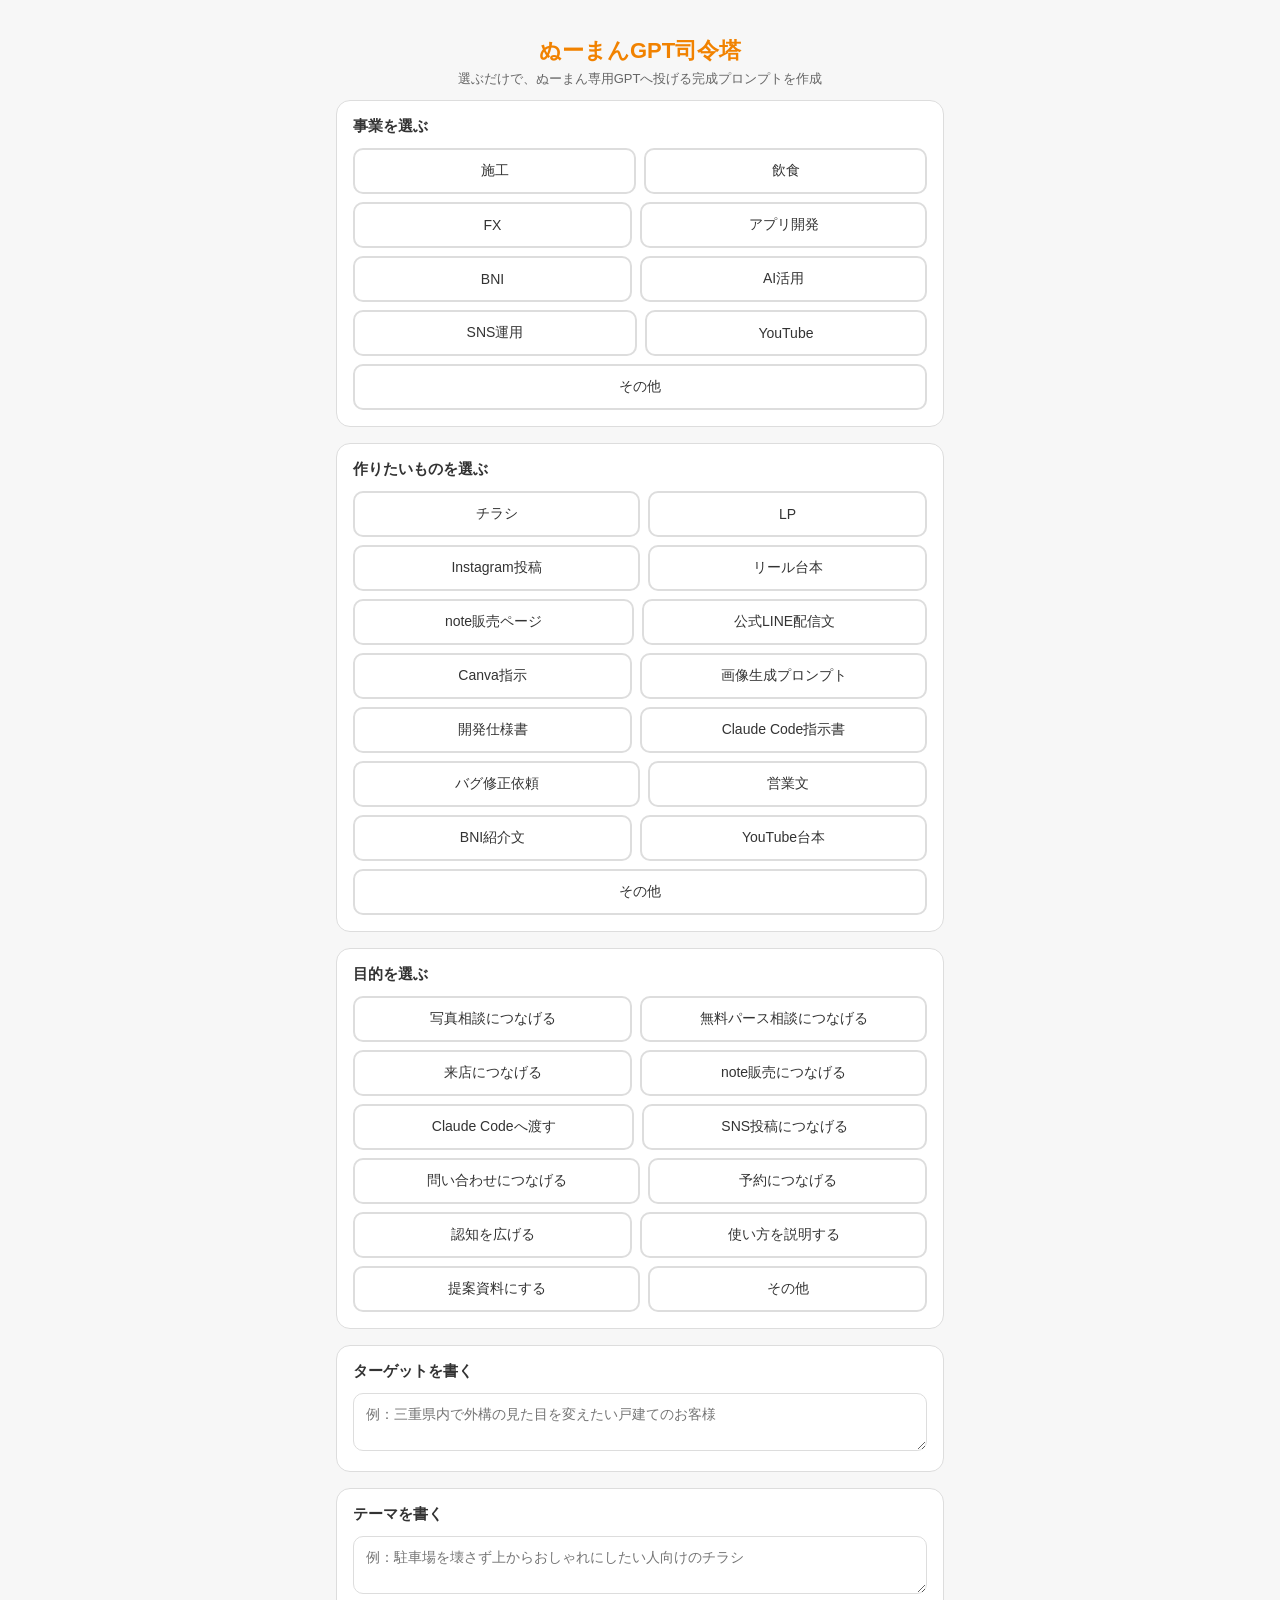
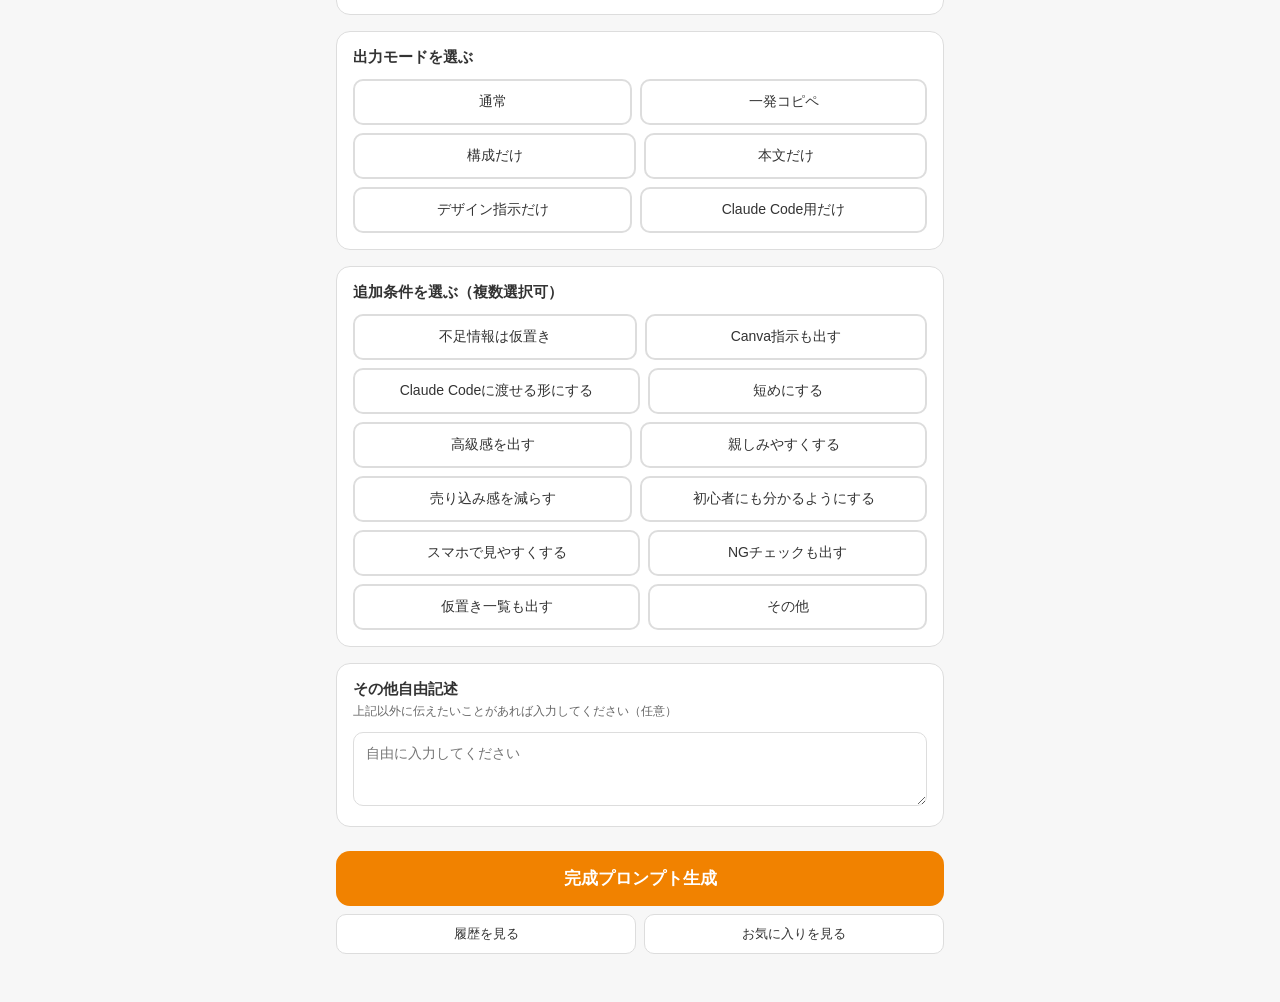
==== numan-gpt-shireitou/index.html @ f458beb1 "Add numan-gpt-shireitou single-HTML prompt generator app (Ver.1) Implements the input screen, genera" ====
<!DOCTYPE html>
<html lang="ja">
<head>
<meta charset="UTF-8">
<meta name="viewport" content="width=device-width, initial-scale=1.0, maximum-scale=1.0, user-scalable=no">
<title>ぬーまんGPT司令塔</title>
<style>
  :root{
    --accent:#f18200;
    --accent-light:#fdeee0;
    --bg:#f7f7f7;
    --card:#ffffff;
    --text:#333333;
    --sub:#666666;
    --border:#dddddd;
  }
  *{box-sizing:border-box;}
  body{
    margin:0;
    font-family:-apple-system,BlinkMacSystemFont,"Hiragino Sans","Yu Gothic",sans-serif;
    background:var(--bg);
    color:var(--text);
    padding-bottom:32px;
  }
  .app{
    max-width:640px;
    margin:0 auto;
    padding:16px;
  }
  header.appbar{
    text-align:center;
    padding:20px 16px 12px;
  }
  header.appbar h1{
    margin:0 0 4px;
    font-size:22px;
    color:var(--accent);
  }
  header.appbar p{
    margin:0;
    font-size:13px;
    color:var(--sub);
  }
  .card{
    background:var(--card);
    border:1px solid var(--border);
    border-radius:14px;
    padding:16px;
    margin-bottom:16px;
  }
  .card h2{
    font-size:15px;
    margin:0 0 12px;
    color:var(--text);
  }
  .hint{
    font-size:12px;
    color:var(--sub);
    margin:-8px 0 12px;
  }
  .options{
    display:flex;
    flex-wrap:wrap;
    gap:8px;
  }
  .opt-btn{
    flex:1 1 auto;
    min-width:calc(50% - 8px);
    padding:12px 10px;
    border:2px solid var(--border);
    border-radius:10px;
    background:#fff;
    color:var(--text);
    font-size:14px;
    text-align:center;
    cursor:pointer;
  }
  .opt-btn.selected{
    border-color:var(--accent);
    background:var(--accent-light);
    color:var(--text);
    font-weight:bold;
  }
  textarea, input[type=text]{
    width:100%;
    border:1px solid var(--border);
    border-radius:10px;
    padding:12px;
    font-size:14px;
    font-family:inherit;
    resize:vertical;
    color:var(--text);
    background:#fff;
  }
  textarea.other-input{
    margin-top:10px;
  }
  .btn-primary{
    width:100%;
    background:var(--accent);
    color:#fff;
    border:none;
    border-radius:14px;
    padding:16px;
    font-size:17px;
    font-weight:bold;
    cursor:pointer;
    margin-top:8px;
  }
  .btn-secondary{
    width:100%;
    background:#fff;
    color:var(--accent);
    border:2px solid var(--accent);
    border-radius:14px;
    padding:14px;
    font-size:15px;
    font-weight:bold;
    cursor:pointer;
    margin-top:10px;
  }
  .btn-row{
    display:flex;
    gap:8px;
    flex-wrap:wrap;
  }
  .btn-row .btn-secondary{
    flex:1 1 auto;
  }
  .nav-buttons{
    display:flex;
    gap:8px;
    margin-top:8px;
  }
  .nav-buttons button{
    flex:1;
    background:#fff;
    border:1px solid var(--border);
    border-radius:10px;
    padding:10px;
    font-size:13px;
    color:var(--text);
    cursor:pointer;
  }
  .prompt-box{
    white-space:pre-wrap;
    word-break:break-word;
    font-size:14px;
    line-height:1.6;
    background:#fafafa;
    border:1px solid var(--border);
    border-radius:10px;
    padding:14px;
    max-height:60vh;
    overflow-y:auto;
    font-family:"SFMono-Regular",Consolas,Menlo,monospace;
  }
  .msg{
    font-size:13px;
    padding:10px 12px;
    border-radius:10px;
    margin:10px 0;
  }
  .msg.info{ background:#eef6ff; color:#2b6cb0; }
  .msg.warn{ background:#fff4e5; color:#b06a00; }
  .msg.error{ background:#fdeaea; color:#c0392b; }
  .screen{ display:none; }
  .screen.active{ display:block; }
  .history-item{
    border:1px solid var(--border);
    border-radius:12px;
    padding:12px;
    margin-bottom:10px;
    background:#fff;
  }
  .history-item .meta{
    font-size:12px;
    color:var(--sub);
    margin-bottom:4px;
  }
  .history-item .title{
    font-size:14px;
    font-weight:bold;
    margin-bottom:8px;
  }
  .fav-star{
    float:right;
    font-size:18px;
    color:var(--accent);
    cursor:pointer;
    user-select:none;
  }
  .filter-row{
    display:flex;
    align-items:center;
    gap:8px;
    margin-bottom:12px;
    font-size:13px;
  }
  .empty-msg{
    text-align:center;
    color:var(--sub);
    font-size:14px;
    padding:24px 0;
  }
  .detail-field{
    margin-bottom:10px;
    font-size:13px;
  }
  .detail-field .label{
    color:var(--sub);
    margin-bottom:2px;
  }
  .detail-field .value{
    white-space:pre-wrap;
  }
</style>
</head>
<body>
<div class="app">

  <header class="appbar">
    <h1>ぬーまんGPT司令塔</h1>
    <p>選ぶだけで、ぬーまん専用GPTへ投げる完成プロンプトを作成</p>
  </header>

  <!-- ============ 入力画面 ============ -->
  <section id="screen-home" class="screen active">

    <div class="card">
      <h2>事業を選ぶ</h2>
      <div class="options" id="opt-business"></div>
      <textarea class="other-input" id="business-other" placeholder="例：セミナー、採用、業務改善、新サービス企画" style="display:none;"></textarea>
    </div>

    <div class="card">
      <h2>作りたいものを選ぶ</h2>
      <div class="options" id="opt-outputType"></div>
      <textarea class="other-input" id="outputType-other" placeholder="作りたいものを自由に入力" style="display:none;"></textarea>
    </div>

    <div class="card">
      <h2>目的を選ぶ</h2>
      <div class="options" id="opt-purpose"></div>
      <textarea class="other-input" id="purpose-other" placeholder="目的を自由に入力" style="display:none;"></textarea>
    </div>

    <div class="card">
      <h2>ターゲットを書く</h2>
      <textarea id="input-target" rows="2" placeholder="例：三重県内で外構の見た目を変えたい戸建てのお客様"></textarea>
    </div>

    <div class="card">
      <h2>テーマを書く</h2>
      <textarea id="input-theme" rows="2" placeholder="例：駐車場を壊さず上からおしゃれにしたい人向けのチラシ"></textarea>
    </div>

    <div class="card">
      <h2>出力モードを選ぶ</h2>
      <div class="options" id="opt-outputMode"></div>
    </div>

    <div class="card">
      <h2>追加条件を選ぶ（複数選択可）</h2>
      <div class="options" id="opt-extra"></div>
      <textarea class="other-input" id="extra-other" placeholder="追加条件を自由に入力" style="display:none;"></textarea>
    </div>

    <div class="card">
      <h2>その他自由記述</h2>
      <div class="hint">上記以外に伝えたいことがあれば入力してください（任意）</div>
      <textarea id="input-freeNote" rows="3" placeholder="自由に入力してください"></textarea>
    </div>

    <button class="btn-primary" id="btn-generate">完成プロンプト生成</button>
    <div class="nav-buttons">
      <button id="btn-goto-history">履歴を見る</button>
      <button id="btn-goto-favorites">お気に入りを見る</button>
    </div>
  </section>

  <!-- ============ 完成プロンプト確認画面 ============ -->
  <section id="screen-result" class="screen">
    <div class="card">
      <h2>完成プロンプト</h2>
      <div id="result-messages"></div>
      <div class="prompt-box" id="result-prompt"></div>
      <button class="btn-primary" id="btn-copy">コピーする</button>
      <div class="btn-row">
        <button class="btn-secondary" id="btn-favorite">お気に入りに保存</button>
        <button class="btn-secondary" id="btn-reedit">内容を引き継いで再編集</button>
      </div>
      <button class="btn-secondary" id="btn-back-home">入力画面に戻る</button>
    </div>
  </section>

  <!-- ============ 履歴一覧画面 ============ -->
  <section id="screen-history" class="screen">
    <div class="card">
      <h2 id="history-title">履歴一覧</h2>
      <div class="filter-row">
        <label>
          <input type="checkbox" id="filter-favorite-only"> お気に入りのみ表示
        </label>
      </div>
      <div id="history-list"></div>
    </div>
    <button class="btn-secondary" id="btn-history-back">入力画面に戻る</button>
  </section>

  <!-- ============ 詳細・再編集画面 ============ -->
  <section id="screen-detail" class="screen">
    <div class="card">
      <h2>詳細</h2>
      <div id="detail-fields"></div>
      <div class="prompt-box" id="detail-prompt"></div>
      <button class="btn-primary" id="btn-detail-copy">コピーする</button>
      <div class="btn-row">
        <button class="btn-secondary" id="btn-detail-favorite">お気に入り切替</button>
        <button class="btn-secondary" id="btn-detail-reedit">再編集</button>
      </div>
      <button class="btn-secondary" id="btn-detail-delete" style="color:#c0392b;border-color:#c0392b;">削除する</button>
      <button class="btn-secondary" id="btn-detail-back">履歴一覧に戻る</button>
    </div>
  </section>

</div>

<script>
(function(){
"use strict";

/* ==========================================================
   localStorageキー（削除・変更しないこと）
   ========================================================== */
var KEY_HISTORY = "numan_gpt_command_history";
var KEY_SETTINGS = "numan_gpt_command_settings";
var HISTORY_LIMIT = 100;

/* ==========================================================
   選択肢マスタ
   ========================================================== */
var BUSINESS_OPTIONS = ["施工","飲食","FX","アプリ開発","BNI","AI活用","SNS運用","YouTube","その他"];
var OUTPUT_TYPE_OPTIONS = [
  "チラシ","LP","Instagram投稿","リール台本","note販売ページ","公式LINE配信文",
  "Canva指示","画像生成プロンプト","開発仕様書","Claude Code指示書","バグ修正依頼",
  "営業文","BNI紹介文","YouTube台本","その他"
];
var PURPOSE_OPTIONS = [
  "写真相談につなげる","無料パース相談につなげる","来店につなげる","note販売につなげる",
  "Claude Codeへ渡す","SNS投稿につなげる","問い合わせにつなげる","予約につなげる",
  "認知を広げる","使い方を説明する","提案資料にする","その他"
];
var OUTPUT_MODE_OPTIONS = ["通常","一発コピペ","構成だけ","本文だけ","デザイン指示だけ","Claude Code用だけ"];
var EXTRA_OPTIONS = [
  "不足情報は仮置き","Canva指示も出す","Claude Codeに渡せる形にする","短めにする",
  "高級感を出す","親しみやすくする","売り込み感を減らす","初心者にも分かるようにする",
  "スマホで見やすくする","NGチェックも出す","仮置き一覧も出す","その他"
];

/* 事業 → E番号対応 */
var BUSINESS_E_NUMBER = {
  "施工": "E-1",
  "飲食": "E-2",
  "FX": "E-3",
  "アプリ開発": "E-4"
};

/* ==========================================================
   状態
   ========================================================== */
var state = {
  business: null, businessOther: "",
  outputType: null, outputTypeOther: "",
  purpose: null, purposeOther: "",
  target: "", theme: "",
  outputMode: null,
  extraConditions: [], extraConditionOther: "",
  freeNote: "",
  editingId: null // 再編集時、上書き対象の履歴ID
};

var currentDetailId = null;

/* ==========================================================
   localStorage 読み書き
   ========================================================== */
function loadHistory(){
  try{
    var raw = localStorage.getItem(KEY_HISTORY);
    if(!raw) return [];
    var parsed = JSON.parse(raw);
    return Array.isArray(parsed) ? parsed : [];
  }catch(e){
    return [];
  }
}

function saveHistory(list){
  try{
    localStorage.setItem(KEY_HISTORY, JSON.stringify(list));
    return true;
  }catch(e){
    return false;
  }
}

function loadSettings(){
  try{
    var raw = localStorage.getItem(KEY_SETTINGS);
    return raw ? JSON.parse(raw) : {};
  }catch(e){
    return {};
  }
}

function saveSettings(settings){
  try{
    localStorage.setItem(KEY_SETTINGS, JSON.stringify(settings));
  }catch(e){}
}

/* ==========================================================
   選択式UIの生成
   ========================================================== */
function renderOptions(containerId, options, field, isMultiple){
  var container = document.getElementById(containerId);
  container.innerHTML = "";
  options.forEach(function(opt){
    var btn = document.createElement("button");
    btn.type = "button";
    btn.className = "opt-btn";
    btn.textContent = opt;
    btn.addEventListener("click", function(){
      if(isMultiple){
        var idx = state[field].indexOf(opt);
        if(idx >= 0){
          state[field].splice(idx, 1);
          btn.classList.remove("selected");
        }else{
          state[field].push(opt);
          btn.classList.add("selected");
        }
      }else{
        state[field] = opt;
        Array.prototype.forEach.call(container.querySelectorAll(".opt-btn"), function(b){
          b.classList.remove("selected");
        });
        btn.classList.add("selected");
      }
      updateOtherVisibility();
    });
    container.appendChild(btn);
  });
}

function updateOtherVisibility(){
  toggleOther("business-other", state.business === "その他");
  toggleOther("outputType-other", state.outputType === "その他");
  toggleOther("purpose-other", state.purpose === "その他");
  toggleOther("extra-other", state.extraConditions.indexOf("その他") >= 0);
}

function toggleOther(id, show){
  document.getElementById(id).style.display = show ? "block" : "none";
}

function initHomeScreen(){
  renderOptions("opt-business", BUSINESS_OPTIONS, "business", false);
  renderOptions("opt-outputType", OUTPUT_TYPE_OPTIONS, "outputType", false);
  renderOptions("opt-purpose", PURPOSE_OPTIONS, "purpose", false);
  renderOptions("opt-outputMode", OUTPUT_MODE_OPTIONS, "outputMode", false);
  renderOptions("opt-extra", EXTRA_OPTIONS, "extraConditions", true);
  updateOtherVisibility();
}

/* ==========================================================
   フォーム ⇔ state 同期
   ========================================================== */
function syncFreeInputs(){
  state.businessOther = document.getElementById("business-other").value;
  state.outputTypeOther = document.getElementById("outputType-other").value;
  state.purposeOther = document.getElementById("purpose-other").value;
  state.target = document.getElementById("input-target").value;
  state.theme = document.getElementById("input-theme").value;
  state.extraConditionOther = document.getElementById("extra-other").value;
  state.freeNote = document.getElementById("input-freeNote").value;
}

function resetHomeForm(){
  state = {
    business: null, businessOther: "",
    outputType: null, outputTypeOther: "",
    purpose: null, purposeOther: "",
    target: "", theme: "",
    outputMode: null,
    extraConditions: [], extraConditionOther: "",
    freeNote: "",
    editingId: null
  };
  document.getElementById("business-other").value = "";
  document.getElementById("outputType-other").value = "";
  document.getElementById("purpose-other").value = "";
  document.getElementById("input-target").value = "";
  document.getElementById("input-theme").value = "";
  document.getElementById("extra-other").value = "";
  document.getElementById("input-freeNote").value = "";
  initHomeScreen();
}

function fillHomeFormFromRecord(rec){
  state = {
    business: rec.business, businessOther: rec.businessOther || "",
    outputType: rec.outputType, outputTypeOther: rec.outputTypeOther || "",
    purpose: rec.purpose, purposeOther: rec.purposeOther || "",
    target: rec.target || "", theme: rec.theme || "",
    outputMode: rec.outputMode,
    extraConditions: (rec.extraConditions || []).slice(),
    extraConditionOther: rec.extraConditionOther || "",
    freeNote: rec.freeNote || "",
    editingId: rec.id
  };
  initHomeScreen();
  // 選択状態を見た目に反映
  markSelected("opt-business", state.business);
  markSelected("opt-outputType", state.outputType);
  markSelected("opt-purpose", state.purpose);
  markSelected("opt-outputMode", state.outputMode);
  markSelectedMultiple("opt-extra", state.extraConditions);

  document.getElementById("business-other").value = state.businessOther;
  document.getElementById("outputType-other").value = state.outputTypeOther;
  document.getElementById("purpose-other").value = state.purposeOther;
  document.getElementById("input-target").value = state.target;
  document.getElementById("input-theme").value = state.theme;
  document.getElementById("extra-other").value = state.extraConditionOther;
  document.getElementById("input-freeNote").value = state.freeNote;
  updateOtherVisibility();
}

function markSelected(containerId, value){
  var container = document.getElementById(containerId);
  Array.prototype.forEach.call(container.querySelectorAll(".opt-btn"), function(b){
    if(b.textContent === value){
      b.classList.add("selected");
    }else{
      b.classList.remove("selected");
    }
  });
}

function markSelectedMultiple(containerId, values){
  var container = document.getElementById(containerId);
  Array.prototype.forEach.call(container.querySelectorAll(".opt-btn"), function(b){
    if(values.indexOf(b.textContent) >= 0){
      b.classList.add("selected");
    }else{
      b.classList.remove("selected");
    }
  });
}

/* ==========================================================
   プロンプト生成ロジック
   ========================================================== */
function resolveOtherText(selected, otherText){
  if(selected !== "その他") return null;
  return otherText && otherText.trim() ? otherText.trim() : "未入力のため、選択内容から自然に仮置きしてください。";
}

function businessLabel(){
  if(state.business === "その他"){
    return (state.businessOther && state.businessOther.trim()) ? state.businessOther.trim() : "その他事業";
  }
  return state.business || "未選択";
}

function businessSupplementRules(){
  var b = state.business;
  var lines = [];
  if(b === "施工"){
    lines.push("三重県認定施工店の表記を入れてください。");
    lines.push("金額は概算扱いとしてください。");
    lines.push("「壊さず上から施工」に触れる場合は「※下地の状態により現地確認が必要」を添えてください。");
    lines.push("CTAは施工系公式LINEへの写真相談を基本にしてください。");
    lines.push("県外相談に触れる場合は以下の定型文を使ってください。");
    lines.push("「ご相談ありがとうございます。ぬーまんは三重県認定施工店のため県外の施工はお受けできませんが、お住まいの地域で確かな技術を持つ認定施工者をご紹介できます。写真を送っていただければ、その際の相談ポイントもお伝えしますので、お気軽にどうぞ。」");
  }else if(b === "飲食"){
    lines.push("未提供メニューは書かないでください。");
    lines.push("価格・限定数・営業日は【要確認】としてください。");
    lines.push("味を断定せず、雰囲気・食感・香り・シズルで表現してください。");
    lines.push("CTAは来店・予約・フォローのうち、目的に合うもの1つにしてください。");
  }else if(b === "FX"){
    lines.push("商品の役割は「見る場所を整理する」「反応候補を可視化する」「待つ場所を明確にする」の3つだけで語ってください。");
    lines.push("売買指示や成果保証に見える表現は避けてください。");
    lines.push("免責を独立セクションで入れてください。「投資判断はご自身の責任で行ってください。本ツールは利益を保証するものではありません。」");
  }else if(b === "アプリ開発"){
    lines.push("コードではなく仕様書・指示書として出してください。");
    lines.push("実装前整理7項目を先に出してください。");
    lines.push("既存データ・localStorageキーの削除変更をしないでください。");
    lines.push("スマホ前提で、入力は選択式を優先してください。");
    lines.push("専門用語を使いすぎないでください。");
  }else if(b === "BNI"){
    lines.push("紹介しやすい言葉にしてください。");
    lines.push("誰に紹介すればよいかを明確にしてください。");
    lines.push("30秒・60秒など時間指定があれば合わせてください。");
    lines.push("実績や数字は与えられた情報のみ使ってください。");
  }else if(b === "AI活用"){
    lines.push("ぬーまんが実際に使う手順に落としてください。");
    lines.push("難しい言い方を避けてください。");
    lines.push("コピペで使える形にしてください。");
    lines.push("ツール名や料金が未確認なら【要確認】としてください。");
  }else if(b === "SNS運用"){
    lines.push("スマホで読みやすくしてください。");
    lines.push("冒頭1〜2行で止まって見てもらう内容にしてください。");
    lines.push("CTAは1種類にしてください。");
    lines.push("ハッシュタグは必要な場合のみ出してください。");
  }else if(b === "YouTube"){
    lines.push("冒頭は「毎度セメントアーティスト ぬーまんです よろしくね V」から始めてください。");
    lines.push("話し言葉で作ってください。");
    lines.push("見出しではなく、読めば話せる台本にしてください。");
  }else if(b === "その他"){
    lines.push("その他自由記述の内容を事業名として扱ってください。");
    lines.push("既存の施工・飲食・FX・アプリ開発に当てはまらないため、汎用制作モードで進めてください。");
    lines.push("不明点は仮置きで進め、必要なNGチェックも自分で設定してください。");
  }
  return lines;
}

var OUTPUT_TYPE_STRUCTURE = {
  "チラシ": ["キャッチコピー","見出し","本文","CTA","Canva指示","NGチェック"],
  "LP": ["ファーストビュー","悩み","解決策","特徴","流れ","FAQ","CTA","Claude Code向け構成指示"],
  "Instagram投稿": ["1枚目の見出し","2枚目以降の構成","キャプション","CTA","Canva指示"],
  "リール台本": ["冒頭フック","本編","締め","テロップ","CTA"],
  "note販売ページ": ["タイトル","導入","何が得られるか","内容一覧","注意事項","CTA"],
  "公式LINE配信文": ["1通目の本文","ボタン文言","CTA","短めの追伸"],
  "Canva指示": ["サイズ","配色","文字優先順位","写真配置","フォント雰囲気","余白"],
  "画像生成プロンプト": ["日本語の狙い","英語プロンプト","入れてはいけない要素","文字入れの有無","仕上がりの雰囲気"],
  "開発仕様書": ["実装前整理7項目","画面一覧","入力項目","保存仕様","UI/UX","触ってはいけない箇所","Claude Codeへの渡し方"],
  "Claude Code指示書": ["目的","実装範囲","ファイル構成","動作仕様","保存仕様","注意事項","完了条件"],
  "バグ修正依頼": ["起きている問題","再現手順","期待する動き","触ってよい箇所","触ってはいけない箇所","確認項目"],
  "営業文": ["相手","悩み","提案内容","押し売り感を減らした文面","CTA"],
  "BNI紹介文": ["誰に紹介してほしいか","紹介しやすい一言","30秒版","60秒版","紹介依頼文"],
  "YouTube台本": ["固定冒頭","今日のテーマ","本編","まとめ","CTA"]
};

function outputTypeStructureLines(){
  var t = state.outputType;
  if(t === "その他") return [];
  var items = OUTPUT_TYPE_STRUCTURE[t];
  if(!items) return [];
  return ["「" + t + "」の構成要素として、以下を必ず含めてください。", items.join("／")];
}

var OUTPUT_MODE_RULES = {
  "通常": "構成案を先に出してください。",
  "一発コピペ": "以下の順で一括出力してください。1.構成案 2.本文全文 3.デザイン指示 4.CTA 5.NGチェック結果 6.修正チェックリスト 7.【仮置き一覧】",
  "構成だけ": "本文を書かず、見出しと流れだけ出してください。",
  "本文だけ": "説明や構成案を省き、使う文章だけ出してください。",
  "デザイン指示だけ": "Canva、Claude Code、画像生成など渡し先に合わせて指示だけ出してください。",
  "Claude Code用だけ": "コードを書かず、Claude Codeに渡すための実装指示書だけ出してください。"
};

function buildPrompt(){
  var lines = [];
  var eNumber = BUSINESS_E_NUMBER[state.business] || null;
  var bLabel = businessLabel();
  var otherWarnings = [];

  var targetText = (state.target && state.target.trim()) ? state.target.trim() : null;
  if(!targetText){
    otherWarnings.push({type:"target", text:"ターゲットが空欄です。仮置きで進めます"});
  }
  var themeText = (state.theme && state.theme.trim()) ? state.theme.trim() : null;
  if(!themeText){
    otherWarnings.push({type:"theme", text:"テーマが空欄です。仮置きで進めます"});
  }

  lines.push("あなたは、ぬーまん専用のマーケティング制作・開発指示GPTです。");
  lines.push("");
  lines.push("【事業モード：" + bLabel + (eNumber ? "（" + eNumber + "）" : "（汎用制作モード）") + "】【出力モード：" + (state.outputMode || "通常") + "】【作るもの：" + (state.outputType || "未選択") + "】");
  lines.push("");

  lines.push("【事業】");
  lines.push(bLabel + (eNumber ? "（" + eNumber + "）" : "（E番号指定なし・汎用制作モード）"));
  lines.push("");

  lines.push("【作りたいもの】");
  lines.push(state.outputType === "その他" ? (state.outputTypeOther && state.outputTypeOther.trim() ? state.outputTypeOther.trim() : "その他（内容は下記【作りたいもののその他】参照）") : (state.outputType || "未選択"));
  lines.push("");

  lines.push("【目的】");
  lines.push(state.purpose === "その他" ? (state.purposeOther && state.purposeOther.trim() ? state.purposeOther.trim() : "その他（内容は下記【目的のその他】参照）") : (state.purpose || "未選択"));
  lines.push("");

  lines.push("【ターゲット】");
  lines.push(targetText ? targetText : "仮置き：ぬーまんが届けたい相手");
  lines.push("");

  lines.push("【テーマ】");
  lines.push(themeText ? themeText : "仮置き：選択した作りたいものに合わせて提案");
  lines.push("");

  lines.push("【出力モード】");
  lines.push(state.outputMode || "通常");
  lines.push("");

  lines.push("【追加条件】");
  lines.push(state.extraConditions.length ? state.extraConditions.filter(function(c){return c !== "その他";}).join("／") || "特になし" : "特になし");
  lines.push("");

  // その他の自由記述をまとめる
  var otherBlocks = [];
  var bOther = resolveOtherText(state.business, state.businessOther);
  if(bOther) otherBlocks.push("【事業のその他】\n" + bOther);
  var tOther = resolveOtherText(state.outputType, state.outputTypeOther);
  if(tOther) otherBlocks.push("【作りたいもののその他】\n" + tOther);
  var pOther = resolveOtherText(state.purpose, state.purposeOther);
  if(pOther) otherBlocks.push("【目的のその他】\n" + pOther);
  var eOther = state.extraConditions.indexOf("その他") >= 0
    ? (state.extraConditionOther && state.extraConditionOther.trim() ? state.extraConditionOther.trim() : "未入力のため、選択内容から自然に仮置きしてください。")
    : null;
  if(eOther) otherBlocks.push("【追加条件のその他】\n" + eOther);

  if(otherBlocks.length){
    lines.push(otherBlocks.join("\n\n"));
    lines.push("");
  }

  lines.push("【その他条件】");
  lines.push((state.freeNote && state.freeNote.trim()) ? state.freeNote.trim() : "特になし");
  lines.push("");

  lines.push("上記をもとに、ぬーまん向けにそのまま使える形で作成してください。");
  lines.push("");

  // 事業別補助ルール
  var bizRules = businessSupplementRules();
  if(bizRules.length){
    lines.push("【事業別の注意】");
    bizRules.forEach(function(r){ lines.push("・" + r); });
    lines.push("");
  }

  // 作りたいもの別の構成
  var structureLines = outputTypeStructureLines();
  if(structureLines.length){
    lines.push(structureLines.join("\n"));
    lines.push("");
  }

  // 出力モード別ルール
  var modeRule = OUTPUT_MODE_RULES[state.outputMode];
  if(modeRule){
    lines.push("【出力モードの指示】");
    lines.push(modeRule);
    lines.push("");
  }

  lines.push("不足情報は仮置きで進め、最後に【仮置き一覧】を出してください。");
  lines.push("NGチェック結果も○×で出してください。");

  return {
    prompt: lines.join("\n"),
    warnings: otherWarnings
  };
}

/* ==========================================================
   履歴の生成・保存
   ========================================================== */
function generateId(){
  return "h_" + Date.now() + "_" + Math.random().toString(36).slice(2, 8);
}

function createRecordFromState(promptText){
  var now = new Date().toISOString();
  var isEditing = !!state.editingId;
  var history = loadHistory();
  var existing = isEditing ? history.find(function(r){ return r.id === state.editingId; }) : null;

  var record = {
    id: existing ? existing.id : generateId(),
    createdAt: existing ? existing.createdAt : now,
    updatedAt: now,
    business: state.business,
    businessOther: state.businessOther,
    outputType: state.outputType,
    outputTypeOther: state.outputTypeOther,
    purpose: state.purpose,
    purposeOther: state.purposeOther,
    target: state.target,
    theme: state.theme,
    outputMode: state.outputMode,
    extraConditions: state.extraConditions.slice(),
    extraConditionOther: state.extraConditionOther,
    freeNote: state.freeNote,
    generatedPrompt: promptText,
    isFavorite: existing ? !!existing.isFavorite : false,
    memo: existing ? (existing.memo || "") : ""
  };
  return record;
}

function saveRecordToHistory(record){
  var history = loadHistory();
  var idx = history.findIndex(function(r){ return r.id === record.id; });
  if(idx >= 0){
    history[idx] = record;
  }else{
    history.unshift(record);
  }
  // 上限整理：お気に入り以外の古いものから削除
  if(history.length > HISTORY_LIMIT){
    var favorites = history.filter(function(r){ return r.isFavorite; });
    var normal = history.filter(function(r){ return !r.isFavorite; });
    var allowedNormal = Math.max(0, HISTORY_LIMIT - favorites.length);
    normal = normal.slice(0, allowedNormal);
    // createdAt順（新しい順）を保つため再結合してソート
    history = favorites.concat(normal);
    history.sort(function(a, b){
      return new Date(b.updatedAt) - new Date(a.updatedAt);
    });
  }
  var ok = saveHistory(history);
  return ok;
}

/* ==========================================================
   画面切り替え
   ========================================================== */
function showScreen(id){
  Array.prototype.forEach.call(document.querySelectorAll(".screen"), function(s){
    s.classList.remove("active");
  });
  document.getElementById(id).classList.add("active");
  window.scrollTo(0, 0);
}

/* ==========================================================
   完成プロンプト生成ボタン
   ========================================================== */
var lastGeneratedRecordId = null;

document.getElementById("btn-generate").addEventListener("click", function(){
  syncFreeInputs();
  var result = buildPrompt();
  var record = createRecordFromState(result.prompt);
  var saved = saveRecordToHistory(record);
  lastGeneratedRecordId = record.id;
  state.editingId = record.id;

  var msgContainer = document.getElementById("result-messages");
  msgContainer.innerHTML = "";
  result.warnings.forEach(function(w){
    var div = document.createElement("div");
    div.className = "msg warn";
    div.textContent = w.text;
    msgContainer.appendChild(div);
  });
  if(!saved){
    var errDiv = document.createElement("div");
    errDiv.className = "msg error";
    errDiv.textContent = "端末の保存容量またはブラウザ設定により保存できませんでした。完成プロンプトはコピーして保管してください";
    msgContainer.appendChild(errDiv);
  }else{
    var infoDiv = document.createElement("div");
    infoDiv.className = "msg info";
    infoDiv.textContent = "履歴に保存しました";
    msgContainer.appendChild(infoDiv);
  }

  document.getElementById("result-prompt").textContent = result.prompt;
  updateFavoriteButtonLabel();
  showScreen("screen-result");
});

function updateFavoriteButtonLabel(){
  var history = loadHistory();
  var rec = history.find(function(r){ return r.id === lastGeneratedRecordId; });
  var btn = document.getElementById("btn-favorite");
  btn.textContent = (rec && rec.isFavorite) ? "お気に入り解除" : "お気に入りに保存";
}

document.getElementById("btn-favorite").addEventListener("click", function(){
  toggleFavorite(lastGeneratedRecordId);
  updateFavoriteButtonLabel();
});

document.getElementById("btn-copy").addEventListener("click", function(){
  copyText(document.getElementById("result-prompt").textContent, "result-messages");
});

document.getElementById("btn-reedit").addEventListener("click", function(){
  var history = loadHistory();
  var rec = history.find(function(r){ return r.id === lastGeneratedRecordId; });
  if(rec){
    fillHomeFormFromRecord(rec);
  }
  showScreen("screen-home");
});

document.getElementById("btn-back-home").addEventListener("click", function(){
  resetHomeForm();
  showScreen("screen-home");
});

/* ==========================================================
   コピー処理
   ========================================================== */
function copyText(text, msgContainerId){
  var container = document.getElementById(msgContainerId);
  function showResult(ok){
    var div = document.createElement("div");
    div.className = "msg " + (ok ? "info" : "error");
    div.textContent = ok ? "コピーしました" : "コピーできませんでした。本文を長押しして選択してください";
    container.appendChild(div);
    setTimeout(function(){ if(div.parentNode) div.parentNode.removeChild(div); }, 3000);
  }
  if(navigator.clipboard && navigator.clipboard.writeText){
    navigator.clipboard.writeText(text).then(function(){
      showResult(true);
    }).catch(function(){
      showResult(false);
    });
  }else{
    try{
      var ta = document.createElement("textarea");
      ta.value = text;
      ta.style.position = "fixed";
      ta.style.opacity = "0";
      document.body.appendChild(ta);
      ta.focus();
      ta.select();
      var ok = document.execCommand("copy");
      document.body.removeChild(ta);
      showResult(ok);
    }catch(e){
      showResult(false);
    }
  }
}

/* ==========================================================
   お気に入り切替
   ========================================================== */
function toggleFavorite(id){
  var history = loadHistory();
  var idx = history.findIndex(function(r){ return r.id === id; });
  if(idx < 0) return;
  history[idx].isFavorite = !history[idx].isFavorite;
  history[idx].updatedAt = new Date().toISOString();
  saveHistory(history);
}

/* ==========================================================
   履歴一覧画面
   ========================================================== */
var showFavoritesOnly = false;

document.getElementById("btn-goto-history").addEventListener("click", function(){
  showFavoritesOnly = false;
  document.getElementById("filter-favorite-only").checked = false;
  document.getElementById("history-title").textContent = "履歴一覧";
  renderHistoryList();
  showScreen("screen-history");
});

document.getElementById("btn-goto-favorites").addEventListener("click", function(){
  showFavoritesOnly = true;
  document.getElementById("filter-favorite-only").checked = true;
  document.getElementById("history-title").textContent = "お気に入り一覧";
  renderHistoryList();
  showScreen("screen-history");
});

document.getElementById("filter-favorite-only").addEventListener("change", function(e){
  showFavoritesOnly = e.target.checked;
  document.getElementById("history-title").textContent = showFavoritesOnly ? "お気に入り一覧" : "履歴一覧";
  renderHistoryList();
});

document.getElementById("btn-history-back").addEventListener("click", function(){
  showScreen("screen-home");
});

function formatDate(iso){
  try{
    var d = new Date(iso);
    var pad = function(n){ return (n < 10 ? "0" : "") + n; };
    return d.getFullYear() + "/" + pad(d.getMonth()+1) + "/" + pad(d.getDate()) + " " + pad(d.getHours()) + ":" + pad(d.getMinutes());
  }catch(e){
    return iso;
  }
}

function renderHistoryList(){
  var list = loadHistory();
  list.sort(function(a, b){ return new Date(b.createdAt) - new Date(a.createdAt); });
  if(showFavoritesOnly){
    list = list.filter(function(r){ return r.isFavorite; });
  }
  var container = document.getElementById("history-list");
  container.innerHTML = "";

  if(list.length === 0){
    var empty = document.createElement("div");
    empty.className = "empty-msg";
    empty.textContent = showFavoritesOnly ? "お気に入り登録されたプロンプトはまだありません" : "まだ履歴はありません";
    container.appendChild(empty);
    return;
  }

  list.forEach(function(rec){
    var item = document.createElement("div");
    item.className = "history-item";

    var star = document.createElement("span");
    star.className = "fav-star";
    star.textContent = rec.isFavorite ? "★" : "☆";
    star.addEventListener("click", function(ev){
      ev.stopPropagation();
      toggleFavorite(rec.id);
      renderHistoryList();
    });

    var title = document.createElement("div");
    title.className = "title";
    title.appendChild(star);
    var typeLabel = rec.outputType === "その他" ? (rec.outputTypeOther || "その他") : rec.outputType;
    title.appendChild(document.createTextNode(businessDisplayLabel(rec) + " ／ " + (typeLabel || "未選択")));

    var meta = document.createElement("div");
    meta.className = "meta";
    meta.textContent = formatDate(rec.createdAt) + "　テーマ：" + (rec.theme || "（未入力）") + "　出力：" + (rec.outputMode || "-");

    item.appendChild(title);
    item.appendChild(meta);

    var btnRow = document.createElement("div");
    btnRow.className = "btn-row";

    var detailBtn = document.createElement("button");
    detailBtn.className = "btn-secondary";
    detailBtn.textContent = "詳細を見る";
    detailBtn.addEventListener("click", function(){
      openDetail(rec.id);
    });

    var delBtn = document.createElement("button");
    delBtn.className = "btn-secondary";
    delBtn.style.color = "#c0392b";
    delBtn.style.borderColor = "#c0392b";
    delBtn.textContent = "削除";
    delBtn.addEventListener("click", function(){
      deleteRecord(rec.id, function(){ renderHistoryList(); });
    });

    btnRow.appendChild(detailBtn);
    btnRow.appendChild(delBtn);
    item.appendChild(btnRow);

    container.appendChild(item);
  });
}

function businessDisplayLabel(rec){
  if(rec.business === "その他"){
    return rec.businessOther && rec.businessOther.trim() ? rec.businessOther.trim() : "その他";
  }
  return rec.business || "未選択";
}

function deleteRecord(id, cb){
  var history = loadHistory();
  var rec = history.find(function(r){ return r.id === id; });
  if(!rec) return;
  var confirmMsg = "この履歴を削除しますか？";
  if(rec.isFavorite){
    confirmMsg += "\nお気に入りにも影響します。";
  }
  if(window.confirm(confirmMsg)){
    history = history.filter(function(r){ return r.id !== id; });
    saveHistory(history);
    if(cb) cb();
  }
}

/* ==========================================================
   詳細・再編集画面
   ========================================================== */
function openDetail(id){
  currentDetailId = id;
  var history = loadHistory();
  var rec = history.find(function(r){ return r.id === id; });
  if(!rec) return;

  var fieldsContainer = document.getElementById("detail-fields");
  fieldsContainer.innerHTML = "";

  var fieldDefs = [
    ["作成日時", formatDate(rec.createdAt)],
    ["更新日時", formatDate(rec.updatedAt)],
    ["事業", businessDisplayLabel(rec)],
    ["作りたいもの", rec.outputType === "その他" ? (rec.outputTypeOther || "その他") : rec.outputType],
    ["目的", rec.purpose === "その他" ? (rec.purposeOther || "その他") : rec.purpose],
    ["ターゲット", rec.target || "（未入力）"],
    ["テーマ", rec.theme || "（未入力）"],
    ["出力モード", rec.outputMode || "-"],
    ["追加条件", (rec.extraConditions || []).join("／") || "特になし"],
    ["その他自由記述", rec.freeNote || "特になし"]
  ];

  fieldDefs.forEach(function(pair){
    var f = document.createElement("div");
    f.className = "detail-field";
    var label = document.createElement("div");
    label.className = "label";
    label.textContent = pair[0];
    var value = document.createElement("div");
    value.className = "value";
    value.textContent = pair[1];
    f.appendChild(label);
    f.appendChild(value);
    fieldsContainer.appendChild(f);
  });

  document.getElementById("detail-prompt").textContent = rec.generatedPrompt;
  document.getElementById("btn-detail-favorite").textContent = rec.isFavorite ? "お気に入り解除" : "お気に入りに登録";

  showScreen("screen-detail");
}

document.getElementById("btn-detail-copy").addEventListener("click", function(){
  var history = loadHistory();
  var rec = history.find(function(r){ return r.id === currentDetailId; });
  if(rec){
    copyText(rec.generatedPrompt, "detail-fields");
  }
});

document.getElementById("btn-detail-favorite").addEventListener("click", function(){
  toggleFavorite(currentDetailId);
  var history = loadHistory();
  var rec = history.find(function(r){ return r.id === currentDetailId; });
  document.getElementById("btn-detail-favorite").textContent = (rec && rec.isFavorite) ? "お気に入り解除" : "お気に入りに登録";
});

document.getElementById("btn-detail-reedit").addEventListener("click", function(){
  var history = loadHistory();
  var rec = history.find(function(r){ return r.id === currentDetailId; });
  if(rec){
    fillHomeFormFromRecord(rec);
  }
  showScreen("screen-home");
});

document.getElementById("btn-detail-delete").addEventListener("click", function(){
  deleteRecord(currentDetailId, function(){
    showScreen("screen-history");
    renderHistoryList();
  });
});

document.getElementById("btn-detail-back").addEventListener("click", function(){
  renderHistoryList();
  showScreen("screen-history");
});

/* ==========================================================
   初期化
   ========================================================== */
function init(){
  initHomeScreen();
  // 設定キーは将来拡張用。現時点では読み込むだけ。
  loadSettings();
}

init();

})();
</script>
</body>
</html>
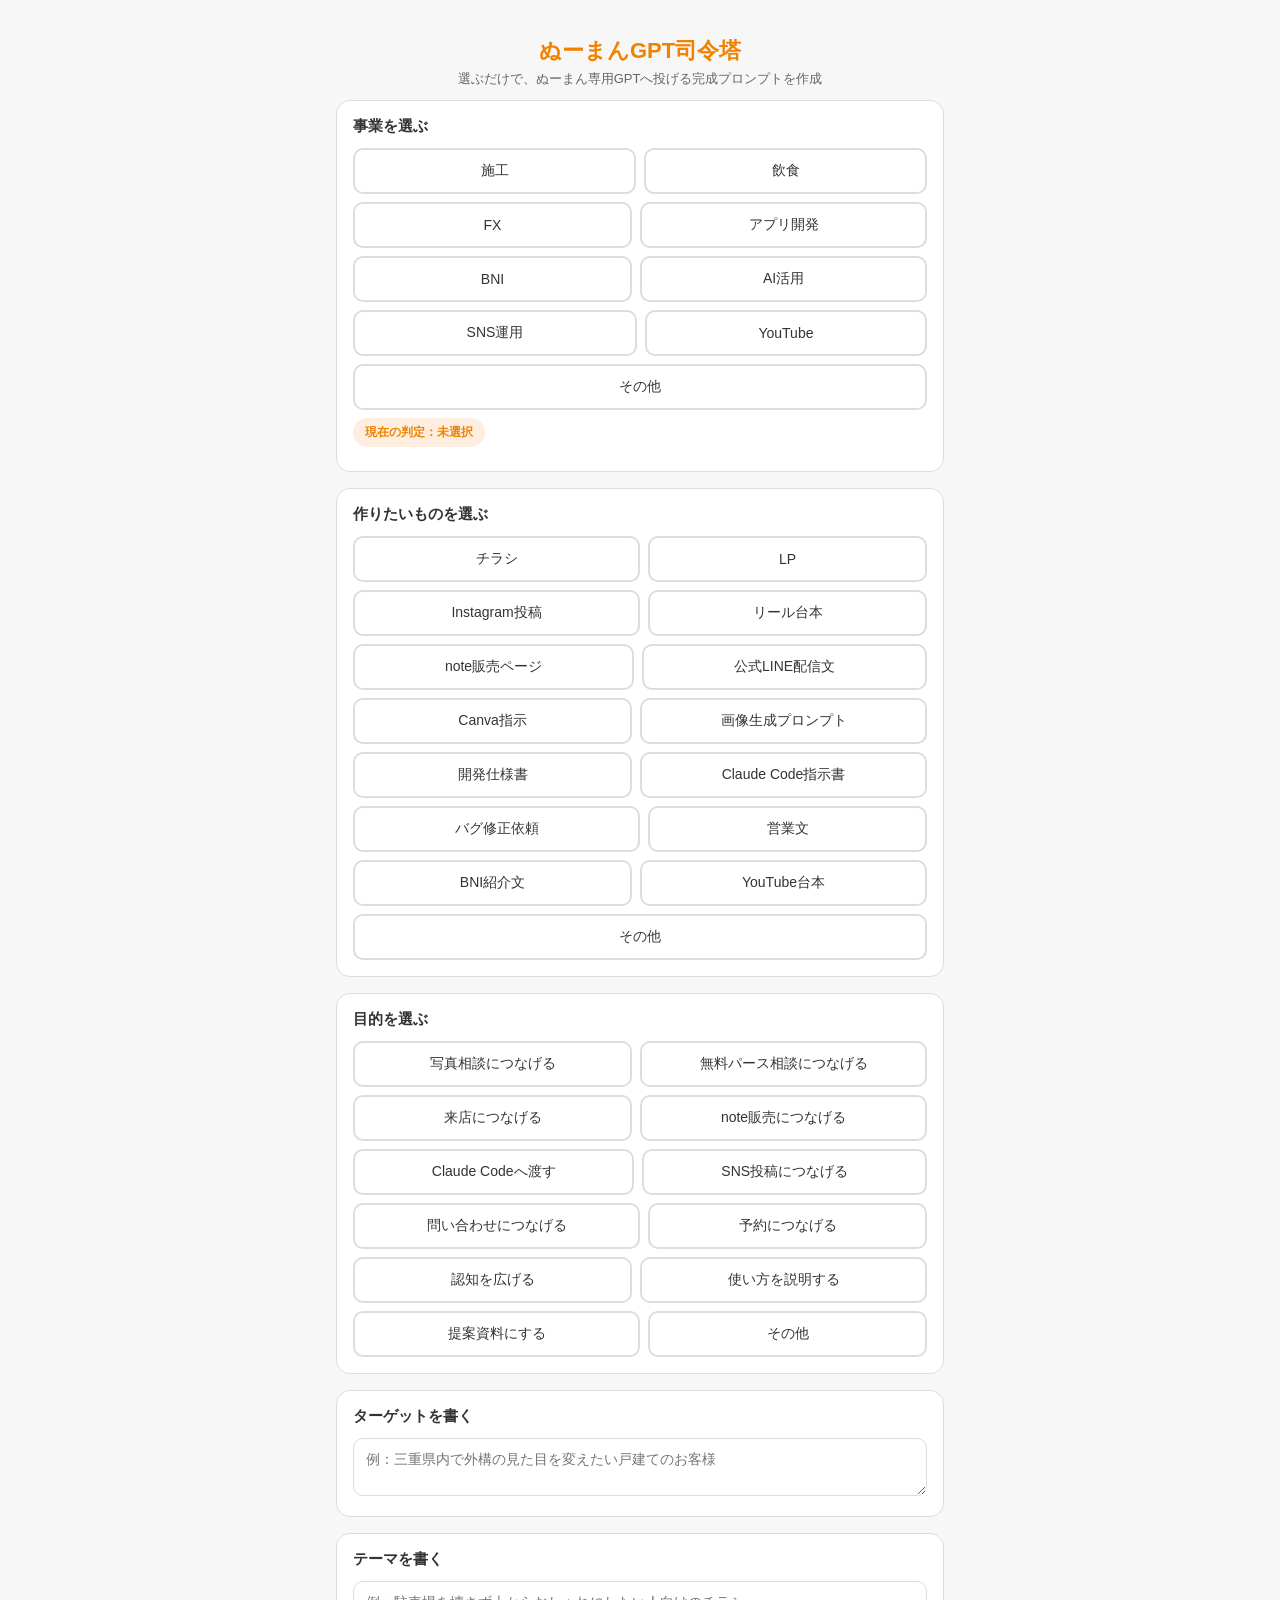
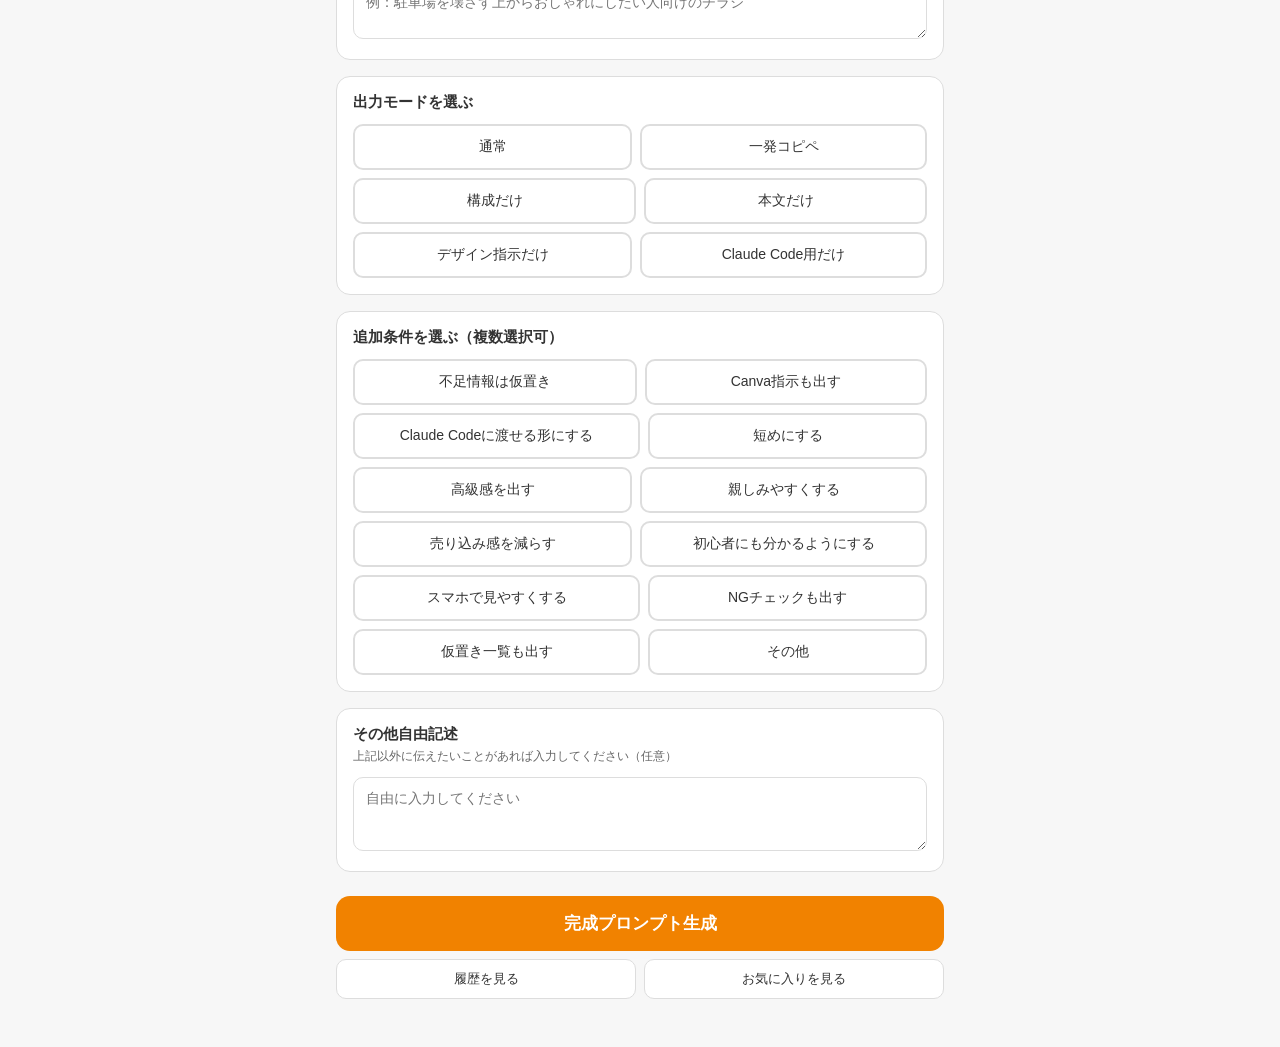
==== commit 51ed5ba4: "Ver.1.1: add next-action guide, E-number judgement badge, GPT-open button, history card copy/favorit" ====
--- a/numan-gpt-shireitou/index.html
+++ b/numan-gpt-shireitou/index.html
@@ -160,10 +160,41 @@
     padding:10px 12px;
     border-radius:10px;
     margin:10px 0;
+    white-space:pre-line;
   }
   .msg.info{ background:#eef6ff; color:#2b6cb0; }
   .msg.warn{ background:#fff4e5; color:#b06a00; }
   .msg.error{ background:#fdeaea; color:#c0392b; }
+  .judge-badge{
+    display:inline-block;
+    font-size:12px;
+    font-weight:bold;
+    color:var(--accent);
+    background:var(--accent-light);
+    border-radius:20px;
+    padding:6px 12px;
+    margin:8px 0;
+  }
+  .next-steps{
+    background:var(--accent-light);
+    border:1px solid var(--accent);
+    border-radius:10px;
+    padding:12px 14px;
+    margin-bottom:12px;
+    font-size:13px;
+  }
+  .next-steps .next-steps-title{
+    font-weight:bold;
+    color:var(--accent);
+    margin-bottom:6px;
+  }
+  .next-steps ol{
+    margin:0;
+    padding-left:20px;
+  }
+  .next-steps li{
+    margin-bottom:2px;
+  }
   .screen{ display:none; }
   .screen.active{ display:block; }
   .history-item{
@@ -190,6 +221,17 @@
     cursor:pointer;
     user-select:none;
   }
+  .fav-badge{
+    display:inline-block;
+    font-size:11px;
+    font-weight:bold;
+    color:#fff;
+    background:var(--accent);
+    border-radius:10px;
+    padding:2px 8px;
+    margin-right:6px;
+    vertical-align:middle;
+  }
   .filter-row{
     display:flex;
     align-items:center;
@@ -231,6 +273,7 @@
       <h2>事業を選ぶ</h2>
       <div class="options" id="opt-business"></div>
       <textarea class="other-input" id="business-other" placeholder="例：セミナー、採用、業務改善、新サービス企画" style="display:none;"></textarea>
+      <div class="judge-badge" id="home-judge-badge">現在の判定：未選択</div>
     </div>
 
     <div class="card">
@@ -283,13 +326,23 @@
   <section id="screen-result" class="screen">
     <div class="card">
       <h2>完成プロンプト</h2>
+      <div class="judge-badge" id="result-judge-badge"></div>
+      <div class="next-steps">
+        <div class="next-steps-title">次の流れ</div>
+        <ol>
+          <li>下のプロンプトをコピー</li>
+          <li>ぬーまん専用GPTを開く</li>
+          <li>貼り付けて送信</li>
+        </ol>
+      </div>
       <div id="result-messages"></div>
       <div class="prompt-box" id="result-prompt"></div>
       <button class="btn-primary" id="btn-copy">コピーする</button>
       <div class="btn-row">
+        <button class="btn-secondary" id="btn-open-gpt">ぬーまん専用GPTを開く</button>
         <button class="btn-secondary" id="btn-favorite">お気に入りに保存</button>
-        <button class="btn-secondary" id="btn-reedit">内容を引き継いで再編集</button>
       </div>
+      <button class="btn-secondary" id="btn-reedit">内容を引き継いで再編集</button>
       <button class="btn-secondary" id="btn-back-home">入力画面に戻る</button>
     </div>
   </section>
@@ -303,6 +356,7 @@
           <input type="checkbox" id="filter-favorite-only"> お気に入りのみ表示
         </label>
       </div>
+      <div id="history-messages"></div>
       <div id="history-list"></div>
     </div>
     <button class="btn-secondary" id="btn-history-back">入力画面に戻る</button>
@@ -365,6 +419,22 @@
   "FX": "E-3",
   "アプリ開発": "E-4"
 };
+
+/* ぬーまん専用GPTのURL。用意でき次第、ここに設定する */
+var NUMAN_GPT_URL = "";
+
+/* 事業選択から「現在の判定」表示文を組み立てる */
+function computeJudgeText(businessValue, businessOtherValue){
+  if(!businessValue){
+    return "現在の判定：未選択";
+  }
+  var displayName = businessValue;
+  if(businessValue === "その他"){
+    displayName = (businessOtherValue && businessOtherValue.trim()) ? businessOtherValue.trim() : "その他";
+  }
+  var modeText = BUSINESS_E_NUMBER[businessValue] || "汎用制作モード";
+  return "現在の判定：" + displayName + " → " + modeText;
+}
 
 /* ==========================================================
    状態
@@ -449,6 +519,7 @@
         btn.classList.add("selected");
       }
       updateOtherVisibility();
+      updateHomeJudgeBadge();
     });
     container.appendChild(btn);
   });
@@ -463,6 +534,11 @@
 
 function toggleOther(id, show){
   document.getElementById(id).style.display = show ? "block" : "none";
+}
+
+function updateHomeJudgeBadge(){
+  var businessOtherVal = document.getElementById("business-other").value;
+  document.getElementById("home-judge-badge").textContent = computeJudgeText(state.business, businessOtherVal);
 }
 
 function initHomeScreen(){
@@ -472,6 +548,7 @@
   renderOptions("opt-outputMode", OUTPUT_MODE_OPTIONS, "outputMode", false);
   renderOptions("opt-extra", EXTRA_OPTIONS, "extraConditions", true);
   updateOtherVisibility();
+  updateHomeJudgeBadge();
 }
 
 /* ==========================================================
@@ -536,6 +613,7 @@
   document.getElementById("extra-other").value = state.extraConditionOther;
   document.getElementById("input-freeNote").value = state.freeNote;
   updateOtherVisibility();
+  updateHomeJudgeBadge();
 }
 
 function markSelected(containerId, value){
@@ -871,6 +949,7 @@
   }
 
   document.getElementById("result-prompt").textContent = result.prompt;
+  document.getElementById("result-judge-badge").textContent = computeJudgeText(state.business, state.businessOther);
   updateFavoriteButtonLabel();
   showScreen("screen-result");
 });
@@ -891,6 +970,14 @@
   copyText(document.getElementById("result-prompt").textContent, "result-messages");
 });
 
+document.getElementById("btn-open-gpt").addEventListener("click", function(){
+  if(!NUMAN_GPT_URL){
+    showMessage("result-messages", "GPTのURLがまだ設定されていません", "warn");
+    return;
+  }
+  window.open(NUMAN_GPT_URL, "_blank", "noopener");
+});
+
 document.getElementById("btn-reedit").addEventListener("click", function(){
   var history = loadHistory();
   var rec = history.find(function(r){ return r.id === lastGeneratedRecordId; });
@@ -908,14 +995,20 @@
 /* ==========================================================
    コピー処理
    ========================================================== */
-function copyText(text, msgContainerId){
+function showMessage(msgContainerId, text, type){
   var container = document.getElementById(msgContainerId);
+  var div = document.createElement("div");
+  div.className = "msg " + type;
+  div.textContent = text;
+  container.appendChild(div);
+  setTimeout(function(){ if(div.parentNode) div.parentNode.removeChild(div); }, 3000);
+  return div;
+}
+
+function copyText(text, msgContainerId, successMessage){
+  successMessage = successMessage || "コピーしました！\n次は、ぬーまん専用GPTに貼り付けてください。";
   function showResult(ok){
-    var div = document.createElement("div");
-    div.className = "msg " + (ok ? "info" : "error");
-    div.textContent = ok ? "コピーしました" : "コピーできませんでした。本文を長押しして選択してください";
-    container.appendChild(div);
-    setTimeout(function(){ if(div.parentNode) div.parentNode.removeChild(div); }, 3000);
+    showMessage(msgContainerId, ok ? successMessage : "コピーできませんでした。本文を長押しして選択してください", ok ? "info" : "error");
   }
   if(navigator.clipboard && navigator.clipboard.writeText){
     navigator.clipboard.writeText(text).then(function(){
@@ -1027,6 +1120,12 @@
     var title = document.createElement("div");
     title.className = "title";
     title.appendChild(star);
+    if(rec.isFavorite){
+      var favBadge = document.createElement("span");
+      favBadge.className = "fav-badge";
+      favBadge.textContent = "お気に入り";
+      title.appendChild(favBadge);
+    }
     var typeLabel = rec.outputType === "その他" ? (rec.outputTypeOther || "その他") : rec.outputType;
     title.appendChild(document.createTextNode(businessDisplayLabel(rec) + " ／ " + (typeLabel || "未選択")));
 
@@ -1045,6 +1144,13 @@
     detailBtn.textContent = "詳細を見る";
     detailBtn.addEventListener("click", function(){
       openDetail(rec.id);
+    });
+
+    var copyBtn = document.createElement("button");
+    copyBtn.className = "btn-secondary";
+    copyBtn.textContent = "コピー";
+    copyBtn.addEventListener("click", function(){
+      copyText(rec.generatedPrompt, "history-messages", "コピーしました");
     });
 
     var delBtn = document.createElement("button");
@@ -1057,6 +1163,7 @@
     });
 
     btnRow.appendChild(detailBtn);
+    btnRow.appendChild(copyBtn);
     btnRow.appendChild(delBtn);
     item.appendChild(btnRow);
 
@@ -1172,6 +1279,7 @@
    ========================================================== */
 function init(){
   initHomeScreen();
+  document.getElementById("business-other").addEventListener("input", updateHomeJudgeBadge);
   // 設定キーは将来拡張用。現時点では読み込むだけ。
   loadSettings();
 }
